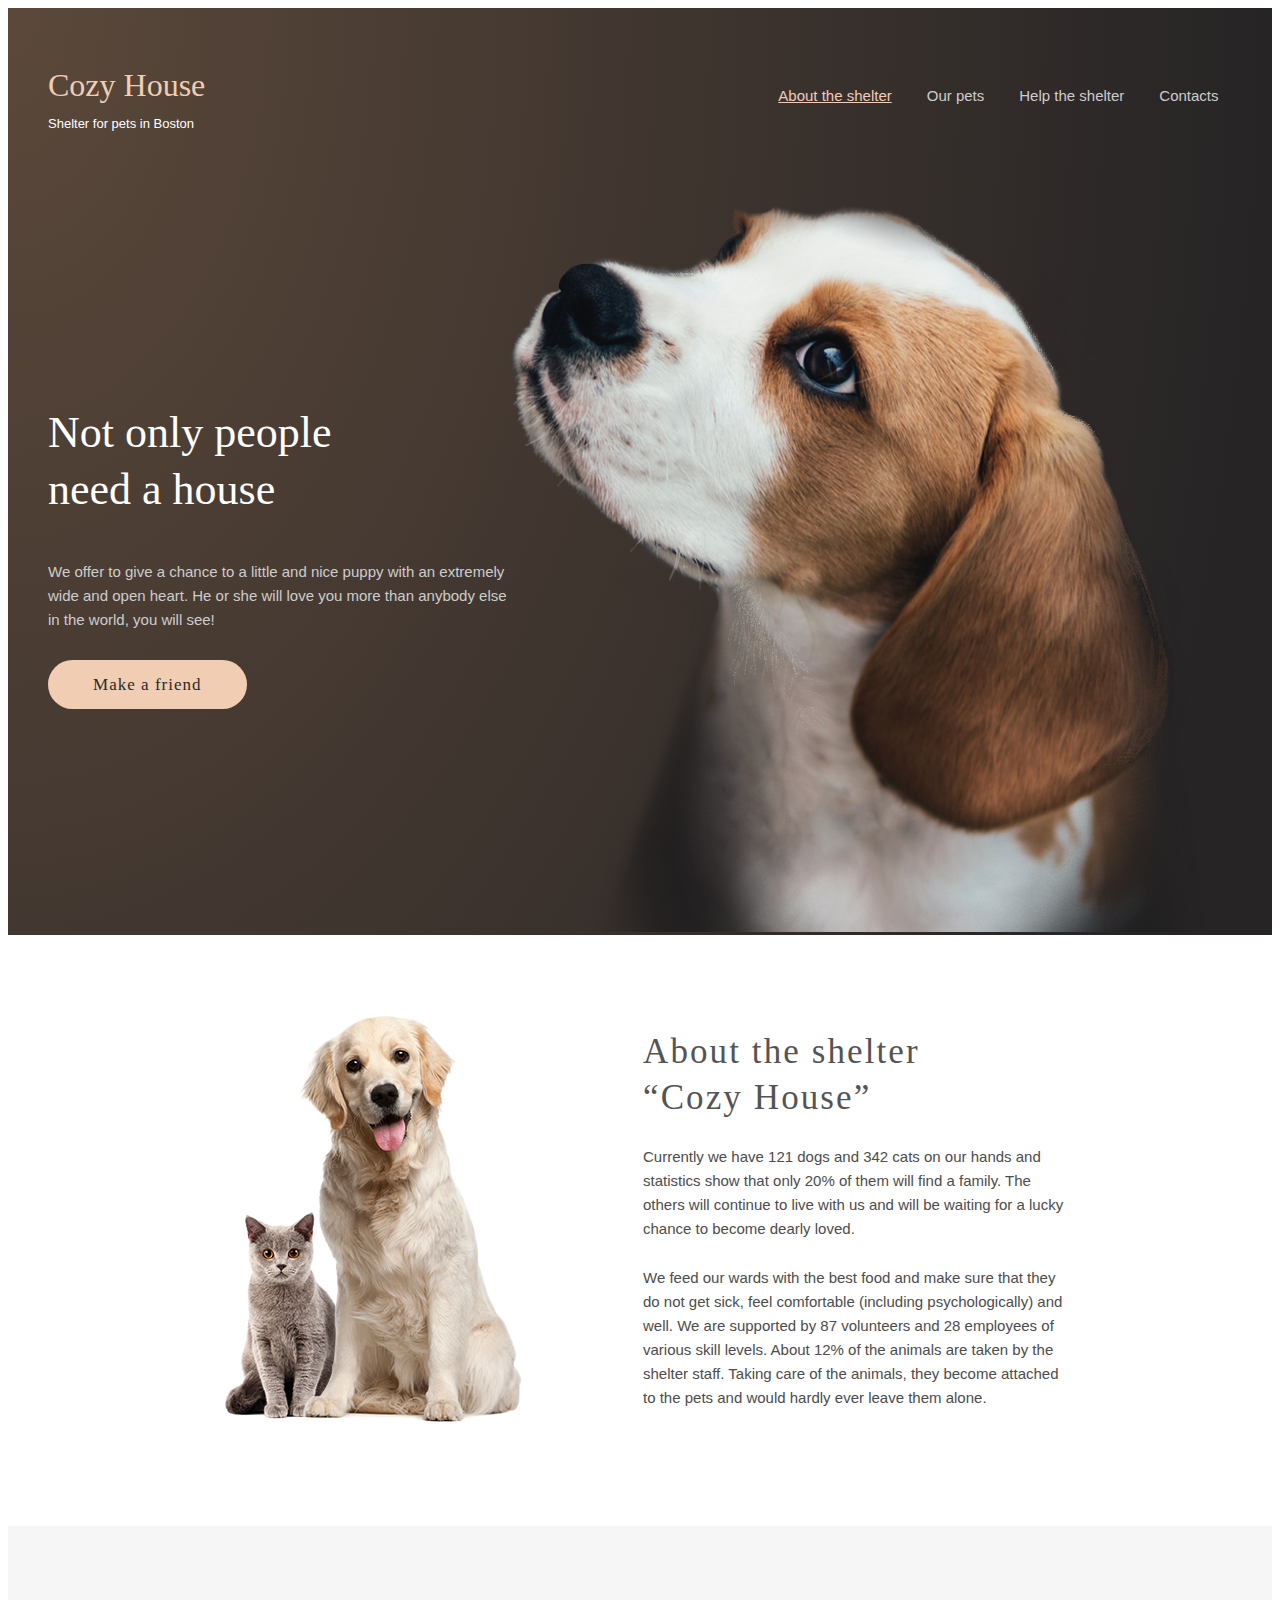
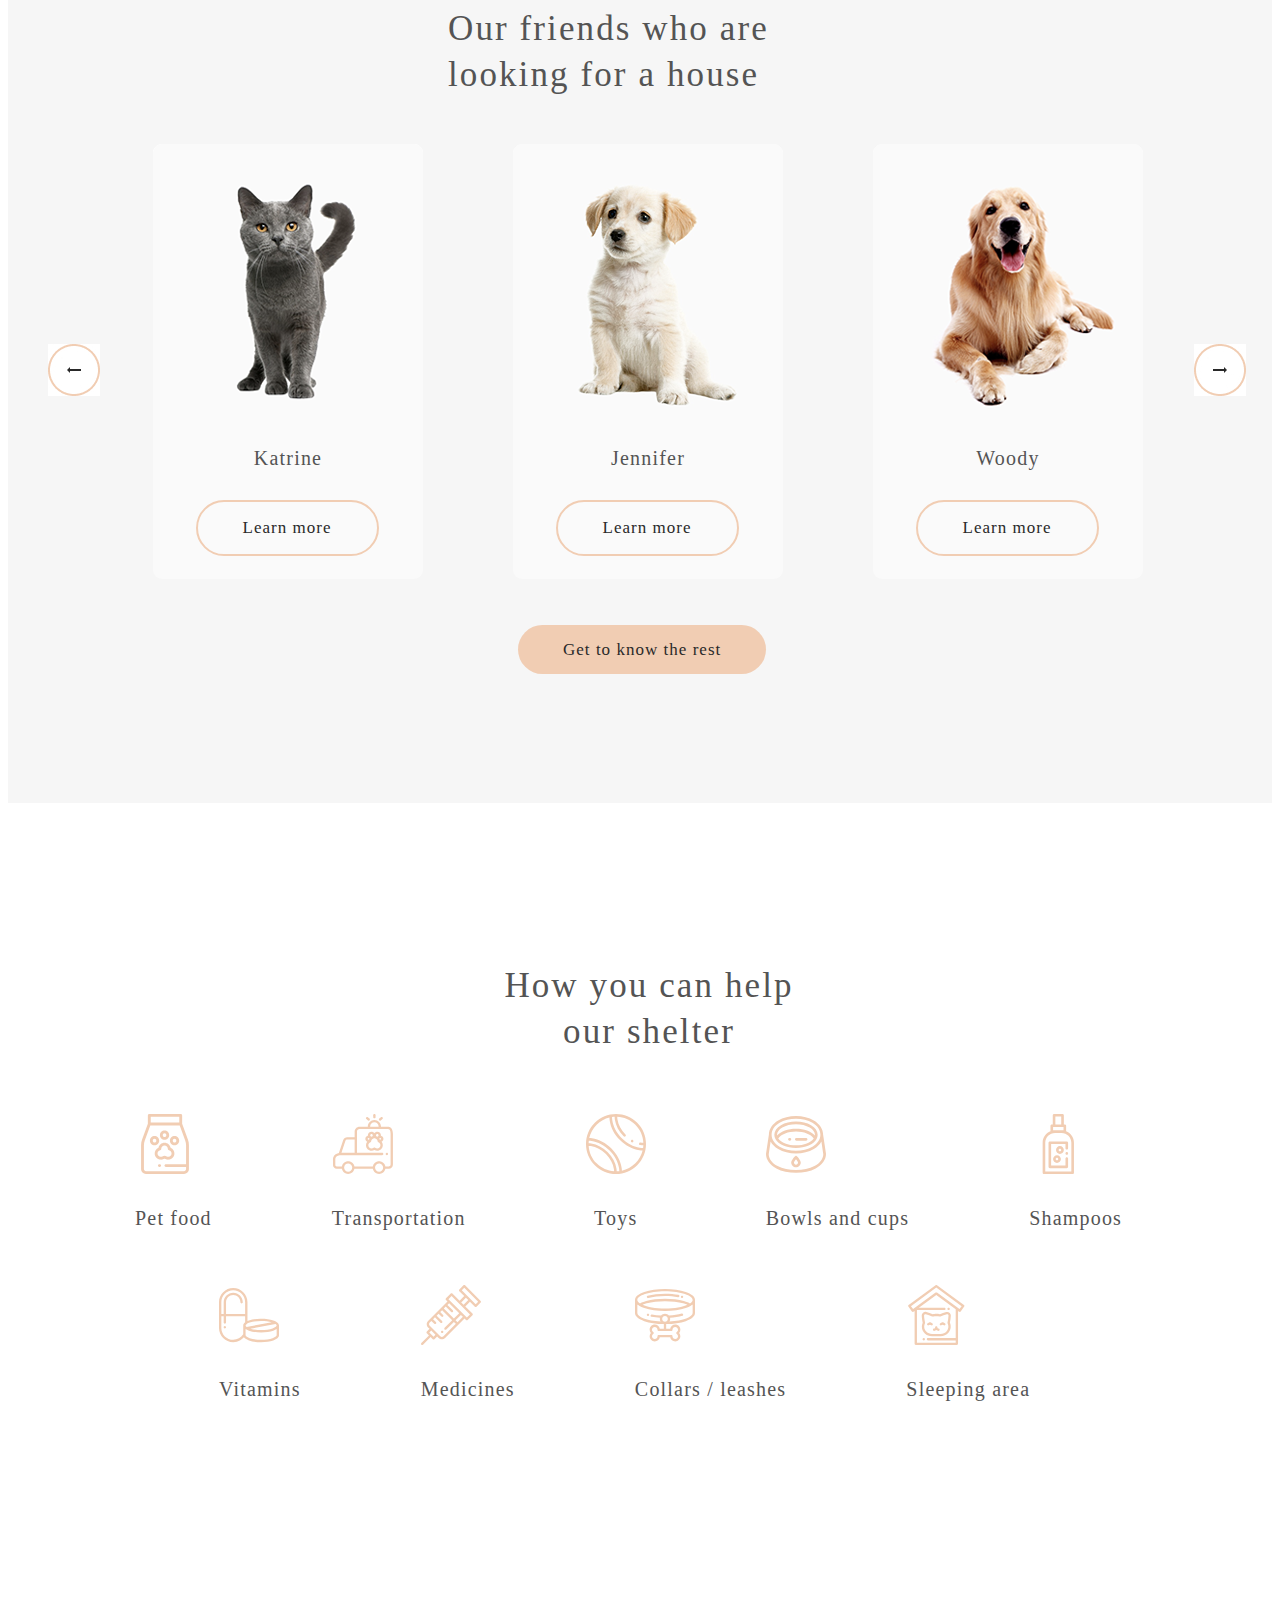
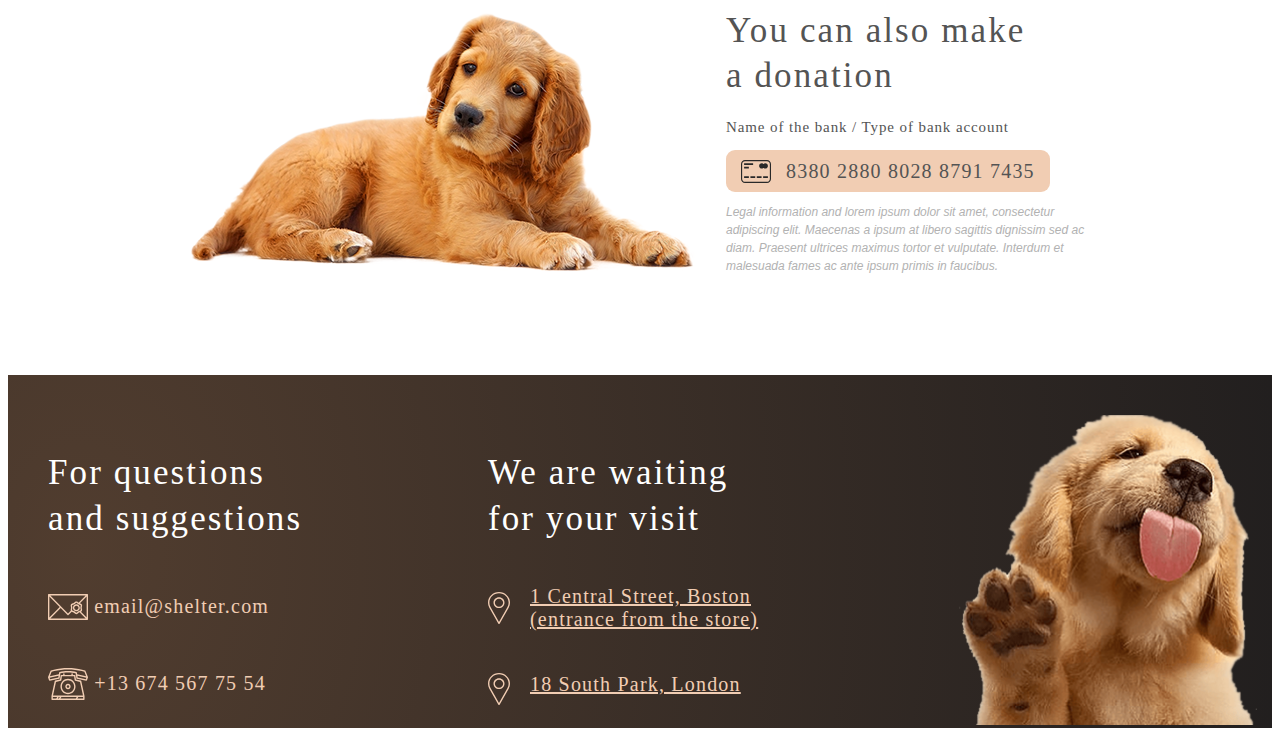
==== assets/pages/main/index.html @ 4134df74 "SHELTER DOM" ====
<!DOCTYPE html>
<html lang="en">
<head>
    <meta charset="UTF-8">
    <meta http-equiv="X-UA-Compatible" content="IE=edge">
    <meta name="viewport" content="width=device-width, initial-scale=1.0">
    <title>Document</title>
    <link href="https://fonts.googleapis.com/css2?family=Inter:wght@400;700&family=Lato:wght@400;700;900&family=Merriweather:ital,wght@0,400;1,700&family=Noto+Sans+Georgian:wght@400;700&family=Roboto&display=swap" rel="stylesheet">
    <link rel="stylesheet" href="style.css">
</head>
<body>
    <div class="wrapper">
        <div class="bg">
            <header>
                <div class="logo">
                    <h1 id="logo">Cozy House</h1>
                    <p>Shelter for pets in Boston</p>
                </div>
                <div class="nav">
                    <ul>
                        <li class="shelter"> <a href="#">About the shelter</a></li>
                        <li> <a href="SHELTER/assets/pages/pets/index.html#pets">Our pets</a></li>
                        <li> <a href="#help">Help the shelter</a></li>
                        <li> <a href="#contacts">Contacts</a></li>
                    </ul>
                </div>
            </header>
            <section class="Not-only"></section>
                <div class="descr">
                    <div class="house">
                      <h2>Not only people need a house</h2>  
                      <p>We offer to give a chance to a little and nice puppy with an extremely wide and open heart. 
                          He or she will love you more than anybody else in the world, you will see!
                      </p>
                      <a href="#friend">Make a friend</a>    
                    </div>
                    <div class="pyppy">
                        <img src="images/start-screen-puppy.png" alt="dog" title="dog">
                    </div>
                </div>
        </div> 
        <section class="about">
            <div class="descr-dog">
                <div class="image-dog">
                    <img src="images/about-pets.png" alt="dog" title="cat and dog">
                </div>
                <div class="text">
                    <h3>About the shelter “Cozy House”</h3>
                    <p>Currently we have 121 dogs and 342 cats on our hands and statistics show that only 20% of 
                        them will find a family. 
                        The others will continue to live with us and will be waiting for a lucky chance to become 
                        dearly loved.
                    </p>
                    <span>We feed our wards with the best food and make sure that they do not get sick, feel comfortable 
                        (including psychologically) and well. We are supported by 87 volunteers and 28 employees of various 
                        skill levels. About 12% of the animals are taken by the shelter staff. 
                        Taking care of the animals, they become attached to the pets and would hardly ever 
                        leave them alone.
                    </span>    
                </div>
            </div>
        </section> 
        <section class="bg-blue friends" id="friend">
            <h4>Our friends who
                are looking for a house</h4>
            <div class="slider">
                <div class="pets">
                    <img src="images/pets-katrine.png" alt="pets" title="pets">
                    <p>Katrine</p>
                    <a href="#">Learn more</a>
                </div>
                <div class="pets">
                    <img src="images/pets-jennifer.png" alt="pets" title="pets">
                    <p>Jennifer</p>
                    <a href="#">Learn more</a>
                </div>
                <div class="pets">
                    <img src="images/pets-woody.png" alt="pets" title="pets">
                    <p>Woody</p>
                    <a href="#">Learn more</a>
                </div>
                <div class="arrow-left">
                    <img src="images/button_arrow.jpg" alt="arrow">
                </div>
                <div class="arrow-right">
                    <img src="images/button_arrow (1).jpg" alt="arrow">
                </div>   
            </div> 
            <div class="primary">
                <a href="#">Get to know the rest</a>
            </div>   
        </section>
        <section class="help">
            <h4 id="help">How you can help
                our shelter
            </h4 id="help_1">
            <div class="food">
                <div class="pet-food">
                    <img src="images/icon-pet-food.svg" alt="food">
                    <p>Pet food</p>
                </div>
                <div class="pet-food">
                    <img src="images/icon-transportation.svg" alt="food">
                    <p>Transportation</p>
                </div>
                <div class="pet-food">
                    <img src="images/icon-toys.svg" alt="food">
                    <p>Toys</p>
                </div>
                <div class="pet-food">
                    <img src="images/icon-bowls-and-cups.svg" alt="food">
                    <p>Bowls and cups</p>
                </div>
                <div class="pet-food">
                    <img src="images/icon-shampoos.svg" alt="food">
                    <p>Shampoos</p>
                </div>
            </div>
            <div class="vitamins">
                <div class="vitamins-food">
                    <img src="images/icon-vitamins.svg" alt="vitamins">
                    <p>Vitamins</p>
                </div>
                <div class="vitamins-food">
                    <img src="images/icon-medicines.svg" alt="vitamins">
                    <p>Medicines</p>
                </div>
                <div class="vitamins-food">
                    <img src="images/icon-collars-leashes.svg" alt="vitamins">
                    <p>Collars / leashes</p>
                </div>
                <div class="vitamins-food">
                    <img src="images/icon-sleeping-area.svg" alt="vitamins">
                    <p>Sleeping area</p>
                </div>
            </div>
        </section>
        <section class="addition">
            <div class="donation">
                <div class="dog">
                    <img src="images/donation-dog.png" alt="dog">
                </div>
                <div class="descr-donation">
                    <h4>You can also make a donation</h4>
                    <h5>Name of the bank / Type of bank account</h5>
                    <a href="#"><img src="images/credit-card.svg" alt="card">8380 2880 8028 8791 7435 </a>
                    <p>Legal information and lorem ipsum dolor sit amet, consectetur adipiscing elit. 
                        Maecenas a ipsum at libero sagittis dignissim sed ac diam. 
                        Praesent ultrices maximus tortor et vulputate.
                         Interdum et malesuada fames ac ante ipsum primis in faucibus.
                    </p>
                </div>
            </div>
        </section>
        <footer class="footer-bg">
            <div class="footer-nav">
                <div class="footer-email" id="contacts">
                    <h3>For questions and suggestions</h3>
                    <div class="mail">
                        <a href="mailto: email@shelter.com"><img src="images/icon-email.svg" alt="mail"> email@shelter.com</a>
                    </div>
                    <div class="phone">
                        <a href="tel: +13 674 567 75 54"> <img src="images/icon-phone.svg" alt="phone"> +13 674 567 75 54</a>
                    </div>    
                </div>
                <div class="location">
                    <h3>We are waiting for your visit</h3>
                    <div class="location-boston">
                        <a href="https://yandex.by/maps/223/boston/?ll=-71.054785%2C42.309957&mode=search&ol=geo&ouri=ymapsbm1%3A%2F%2Fgeo%3Fll%3D-71.065%252C42.354%26spn%3D0.274%252C0.164%26text%3DUnited%2520States%2520of%2520America%252C%2520Massachusetts%252C%2520Suffolk%2520County%252C%2520Boston&sctx=ZAAAAAgAEAAaKAoSCUxTBDi9jztAEapiKv2E80pAEhIJdy6M9KL25T8RoWgewCK%[base64]
                            FsL0dlby9Qb3N0ZmlsdGVyL0NoYWluSXJyZWw9MWIzcmVhcnI9c2NoZW1lX0xvY2FsL0dlby9DaGFpbkZpeGxpc3RSdWxlc1ZlcnRpY2Fscz0wagJ1YZ0BzcxMPaABAKgBAL0B5Uu6RcIBCwAAAAAAAAAAAAAA6gEA8gEA%2BAEAggIyMSBDZW50cmFsIFN0cmVldCwgQm9zdG9uIChlbnRyYW5jZSBmcm9tIHRoZSBzdG9yZSmKAgCSAgMyMjOaAgxkZXNrdG9wLW1hcHM%3D&sll=-71.054785%2C42.309957&sspn=0.385991%2C0.164180&text=1%20Central%20Street%2C%20Boston%20%28entrance%20from%20the%20store%29&z=11.64"><img src="images/icon-marker.svg" alt="location"> 1 Central Street, Boston (entrance from the store)
                        </a>
                    </div>   
                    <div class="location-london"> 
                        <a href="https://yandex.by/maps/10393/london/?from=tabbar&ll=0.091965%2C51.556913&mode=search&ol=geo&ouri=ymapsbm1%3A%2F%2Fgeo%3Fll%3D0.092%252C51.556%26spn%3D0.005%252C0.004%26text%3DUnited%2520Kingdom%252C%2520London%252C%2520South%2520Park&source=serp_navig&z=16.74"><img src="images/icon-marker.svg" alt="location"> 18 South Park, London 
                        </a>
                    </div>    
                </div>
                <div class="footer-puppy">
                    <img src="images/footer-puppy.png" alt="dog" title="dog">
                </div>
            </div>
        </footer>
    </div>
    <script src="script.js"></script>
</body>
</html>
---- assets/pages/main/style.css ----
*/

html, body, div, span, applet, object, iframe,
h1, h2, h3, h4, h5, h6, p, blockquote, pre,
a, abbr, acronym, address, big, cite, code,
del, dfn, em, img, ins, kbd, q, s, samp,
small, strike, strong, sub, sup, tt, var,
b, u, i, center,
dl, dt, dd, ol, ul, li,
fieldset, form, label, legend,
table, caption, tbody, tfoot, thead, tr, th, td,
article, aside, canvas, details, embed, 
figure, figcaption, footer, header, hgroup, 
menu, nav, output, ruby, section, summary,
time, mark, audio, video {
	margin: 0;
	padding: 0;
	border: 0;
	font-size: 100%;
	font: inherit;
	vertical-align: baseline;
}
/* HTML5 display-role reset for older browsers */
article, aside, details, figcaption, figure, 
footer, header, hgroup, menu, nav, section {
	display: block;
}
body {
	line-height: 1;
}
ol, ul {
	list-style: none;
}
blockquote, q {
	quotes: none;
}
blockquote:before, blockquote:after,
q:before, q:after {
	content: '';
	content: none;
}
table {
	border-collapse: collapse;
	border-spacing: 0;
}

.wrapper{
    width: 100%;
    max-width: 1280px;
    margin: 0 auto;
}

.bg{
    background: url(noise_lines_transparent@2X.png), 
    radial-gradient(100% 215.42% at 0% 0%, #5B483A 0%, #262425 100%);
}

header{
    display: flex;
}

.logo{
    margin-left: 40px;
    
}

h1{
    font-family: 'Georgia';
    font-style: normal;
    font-weight: 400;
    font-size: 32px;
    line-height: 110%;
    color: #F1CDB3;
    margin-top: 60px;
    margin-bottom: 10px;
}

.logo p{
    font-family: 'Arial';
    font-style: normal;
    font-weight: 400;
    font-size: 13px;
    line-height: 15px;
    color: #ffffff;
}

.nav ul{
    display: flex;
    margin-top: 76px;
    padding-left: 573px;
}

.nav ul .shelter a{
    font-family: 'Arial';
    font-style: normal;
    font-weight: 400;
    font-size: 15px;
    line-height: 160%;
    color: #FAFAFA;
    text-decoration: underline;
    color: #F1CDB3;
}

ul li a{
    font-family: 'Arial';
    font-style: normal;
    font-weight: 400;
    font-size: 15px;
    line-height: 160%;
    color: #CDCDCD;
    text-decoration: none;
    transition: 0.5s;
    margin-right: 35px;
}

ul li a:hover{
    text-decoration: underline;
    color: #F1CDB3;
}

.Not-only{
    margin-top: 60px;
}

.descr{
    display: flex;
}

.house{
    margin-top: 163px;
    margin-left: 40px;
}

h2{
    font-family: 'Georgia';
    font-style: normal;
    font-weight: 400;
    font-size: 44px;
    line-height: 130%;
    color: #FFFFFF;
    width: 310px;
}

.house p{
    width: 460px;
    height: 72px;
    font-family: 'Arial';
    font-style: normal;
    font-weight: 400;
    font-size: 15px;
    line-height: 160%;
    color: #CDCDCD;
    margin-top: 42px;
    margin-bottom: 42px;
}

.house a{
    font-family: 'Georgia';
    font-style: normal;
    font-weight: 400;
    font-size: 17px;
    line-height: 130%;
    letter-spacing: 0.06em;
    color: #292929;
    padding: 15px 45px;
    background: #F1CDB3;
    border-radius: 100px;
    text-decoration: none;
    transition: 0.5s;
}

.house a:hover{
    border: #F1CDB3;
    background: #ffffff;
}

.descr-dog{
    display: flex;
    margin-top: 80px;
    margin-bottom: 100px;
}

.image-dog{
    margin-left: 215px;
    margin-right: 120px;
}



.text h3{
    font-family: 'Georgia';
    font-style: normal;
    font-weight: 400;
    font-size: 35px;
    line-height: 130%;
    letter-spacing: 0.06em;
    color: #545454;
    width: 370px;
    margin-bottom: 25px;
    margin-top: 14px;
}

.text p{
    width: 430px;
    font-family: 'Arial';
    font-style: normal;
    font-weight: 400;
    font-size: 15px;
    line-height: 160%;
    color: #4C4C4C;
    margin-bottom: 25px;
}

.text span{
    display: block;
    width: 430px;
    font-family: 'Arial';
    font-style: normal;
    font-weight: 400;
    font-size: 15px;
    line-height: 160%;
    color: #4C4C4C;
}

.friends{
    height: 877px;
}

.bg-blue{
    background: #F6F6F6;;
}

h4{
    width: 400px;
    margin-left: 440px;
    padding-top: 80px;
    font-family: 'Georgia';
    font-style: normal;
    font-weight: 400;
    font-size: 35px;
    line-height: 130%;
    letter-spacing: 0.06em;
    color: #545454;
}

.slider{
    display: flex;
    
}

.pets{
    width: 270px;
    height: 435px;
    background: #FAFAFA;
    border-radius: 9px;
}

.pets:nth-child(1){
    margin-left: 145px;
    margin-right: 90px;
}

.pets:nth-child(2){
    margin-right: 90px;
}

.pets p{
    font-family: 'Georgia';
    font-style: normal;
    font-weight: 400;
    font-size: 20px;
    line-height: 23px;
    letter-spacing: 0.06em;
    color: #545454;
    text-align: center;
    margin-top: 30px;
    margin-bottom: 30px;
}

.pets a{
    display: inline-block;
    text-decoration: none;
    margin-left: 42.5px;
    padding: 15px 45px;
    border: 2px solid #F1CDB3;
    box-sizing: border-box;
    border-radius: 100px;
    font-family: 'Georgia';
    font-style: normal;
    font-weight: 400;
    font-size: 17px;
    line-height: 130%;
    letter-spacing: 0.06em;
    color: #292929;
    transition: 0.5s;
}

.pets a:hover{ 
    background: #F1CDB3;
}

.arrow-left{
    position: relative;
    top: 200px;
    right: 1095px;
}

.arrow-left:hover{
    color:#ffffff;
}

.arrow-right{
    position: relative;
    top: 200px;
    left: -1px;
}

.primary{
    margin-left: 510px;
    margin-top:  60px;
}

.primary a{
    font-family: 'Georgia';
    font-style: normal;
    font-weight: 400;
    font-size: 17px;
    line-height: 130%;
    letter-spacing: 0.06em;
    color: #292929;
    padding: 15px 45px;
    text-decoration: none;
    background: #F1CDB3;
    border-radius: 100px;
    transition: 0.5s;
    width: 261px;
}

.primary a:hover{
    border: 1px solid #F1CDB3;
    background: #ffffff;
}

.help h4{
    font-family: 'Georgia';
    font-style: normal;
    font-weight: 400;
    font-size: 35px;
    line-height: 130%;
    letter-spacing: 0.06em;
    color: #545454;
    margin-top: 80px;
    margin-left: 486px;
    text-align: center;
    width: 310px;
}

.food{
    display: flex;
    margin-top: 60px;
    margin-left: 127px;
}

.slider:hover{
    background-color: #F1CDB3;
}

.pets img{
    cursor: pointer;
}

.pet-food{
    margin-right: 120px;
}

.pet-food p{
    font-family: 'Georgia';
    font-style: normal;
    font-weight: 400;
    font-size: 20px;
    line-height: 115%;
    text-align: center;
    letter-spacing: 0.06em;
    color: #545454;
    margin-top: 30px;
    margin-bottom: 55px;
}

.vitamins{
    display: flex;
    margin-left: 211px; 
}

.vitamins-food{
    margin-right: 120px;
}

.vitamins-food p{
    font-family: 'Georgia';
    font-style: normal;
    font-weight: 400;
    font-size: 20px;
    line-height: 115%;
    letter-spacing: 0.06em;
    color: #545454;
    margin-top: 30px;
}

.addition{
    margin-top: 100px;
}

.donation{
    display: flex;
}

.dog{
    margin-top: 91px;
    margin-right: 30px;
    margin-left: 183px;
}

.descr-donation{
    margin-top: -40px;
}

.descr-donation h4{
    font-family: 'Georgia';
    font-style: normal;
    font-weight: 400;
    font-size: 35px;
    line-height: 130%;
    letter-spacing: 0.06em;
    color: #545454;
    width: 300px;
    margin-left: 0px;
    padding-top: 80px;
    margin-bottom: 0px;
}

.descr-donation h5{
    font-family: 'Georgia';
    font-style: normal;
    font-weight: 400;
    font-size: 15px;
    line-height: 110%;
    letter-spacing: 0.06em;
    color: #545454;
    margin-top: 20px;
    margin-bottom: 20px;
}

.descr-donation p{
    font-family: 'Arial';
    font-style: italic;
    font-weight: 400;
    font-size: 12px;
    line-height: 18px;
    color: #B2B2B2;
    width: 380px;
    margin-top: 20px;
    margin-bottom: 100px;
}

.descr-donation img{
    margin-right: 15px;
    position: relative;
    top: 5px;
}

.descr-donation a{
    padding: 10px 15px;
    background: #F1CDB3;
    border-radius: 9px;
    font-family: 'Georgia';
    font-style: normal;
    font-weight: 400;
    font-size: 20px;
    line-height: 115%;
    letter-spacing: 0.06em;
    color: #545454;
    text-decoration: none;
    transition: 0.5s;
}

.descr-donation a:hover{
    background: #ffffff;
    border: 1px solid #F1CDB3;
}

.footer-bg{
    background: url(noise_lines_transparent@2X.png), 
    radial-gradient(110.67% 538.64% at 5.73% 50%, #513D2F 0%, #1A1A1C 100%);
}

.footer-nav{
    display: flex;
}

.footer-email{
    display: flex;
    flex-direction: column;
    margin-top: 40px;
    margin-left: 40px;
    margin-right: 160px;
}

.footer-email h3{
    font-family: 'Georgia';
    font-style: normal;
    font-weight: 400;
    font-size: 35px;
    line-height: 130%;
    letter-spacing: 0.06em;
    color: #FFFFFF;
    width: 280px;
    margin-bottom: 40px;
}

.mail a{
    font-family: 'Georgia';
    font-style: normal;
    font-weight: 400;
    font-size: 20px;
    line-height: 115%;
    letter-spacing: 0.06em;
    color: #F1CDB3;
    transition: 0.5s;
    text-decoration: none;
    display: block;
    margin-bottom: 40px;
}

.mail a:hover{
    color:#FAFAFA;
}

.mail img{
    position: relative;
    top: 10px;
}

.phone a{
    font-family: 'Georgia';
    font-style: normal;
    font-weight: 400;
    font-size: 20px;
    line-height: 115%;
    letter-spacing: 0.06em;
    color: #F1CDB3;
    transition: 0.5s;
    text-decoration: none;
    display: block;
}

.phone a:hover{
    color:#FAFAFA;
}

.phone img{
    position: relative;
    top: 10px;
}

.location h3{
    font-family: 'Georgia';
    font-style: normal;
    font-weight: 400;
    font-size: 35px;
    line-height: 130%;
    letter-spacing: 0.06em;
    color: #FFFFFF;
    width: 280px;
    margin-bottom: 34px;
}

.location{
    display: flex;
    flex-direction: column;
    margin-top: 40px;
    margin-right: 160px;
}

.location-boston a{
    font-family: 'Georgia';
    font-style: normal;
    font-weight: 400;
    font-size: 20px;
    line-height: 115%; 
    letter-spacing: 0.06em;
    color: #F1CDB3;
    display: inline-flex;
    margin-top: 10px;
    margin-bottom: 42px;
    width: 310px;
}

.location-boston a:hover{
    color:#FAFAFA;
}

.location-boston a img{
    padding-right: 20px;
}

.location-london a{
    font-family: 'Georgia';
    font-style: normal;
    font-weight: 400;
    font-size: 20px;
    line-height: 115%;
    letter-spacing: 0.06em;
    color: #F1CDB3;
    display: inline-flex;
}
.location-london a:hover{
    color:#FAFAFA;
}

.location-london a img{
    padding-right: 20px;
}

.footer-puppy{
    margin-top: 40px;
}
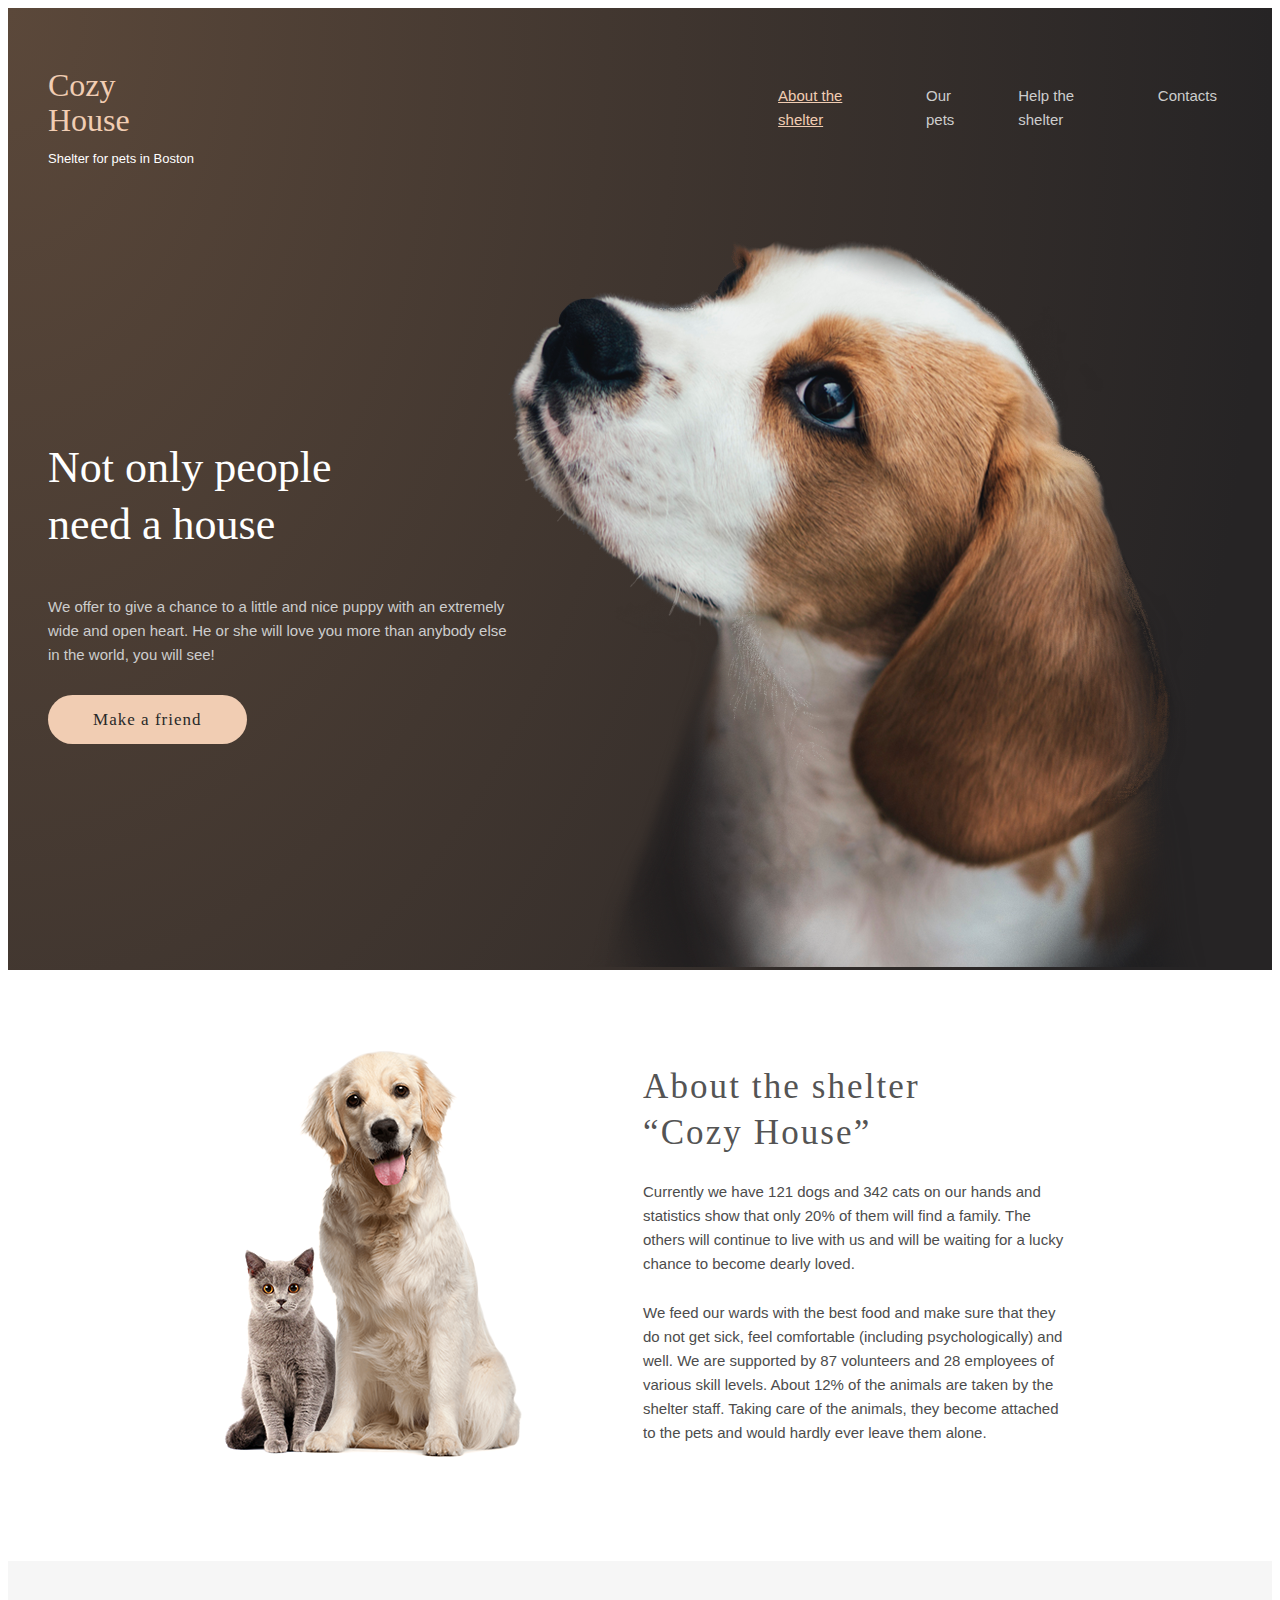
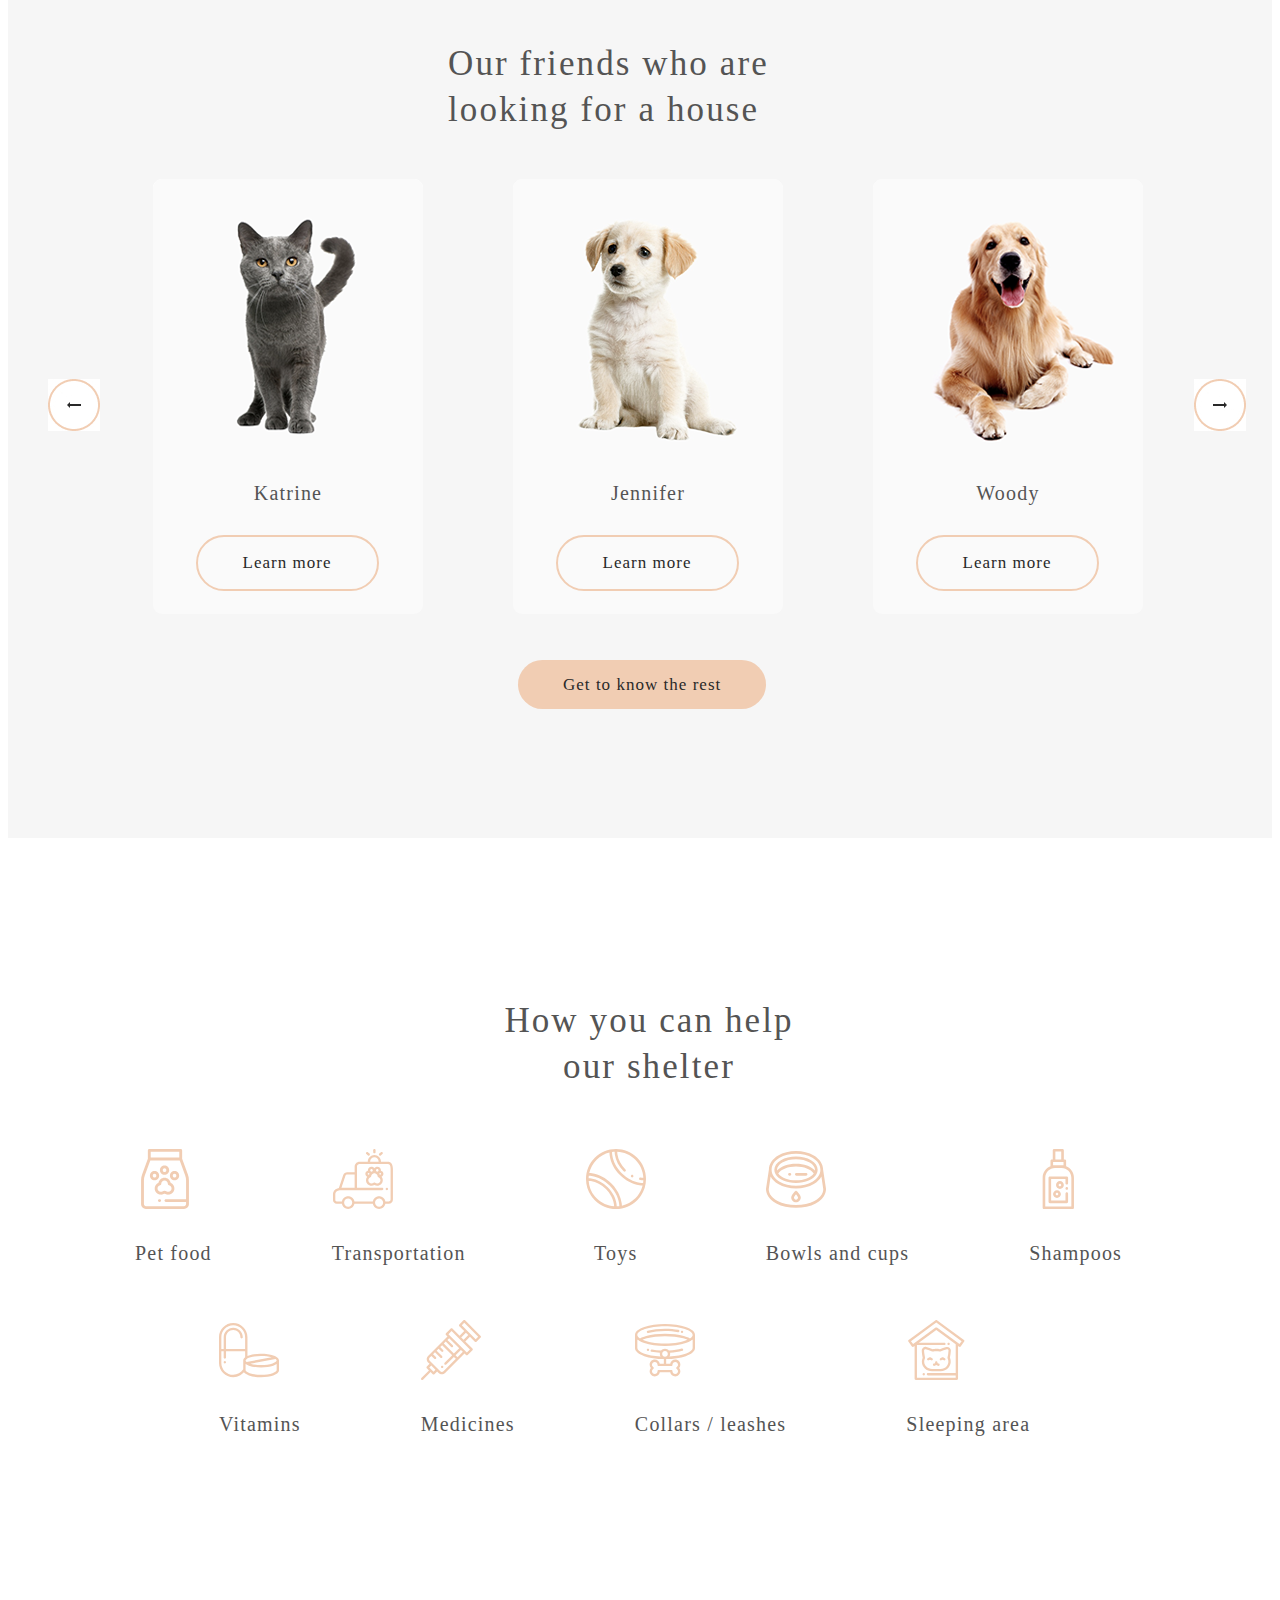
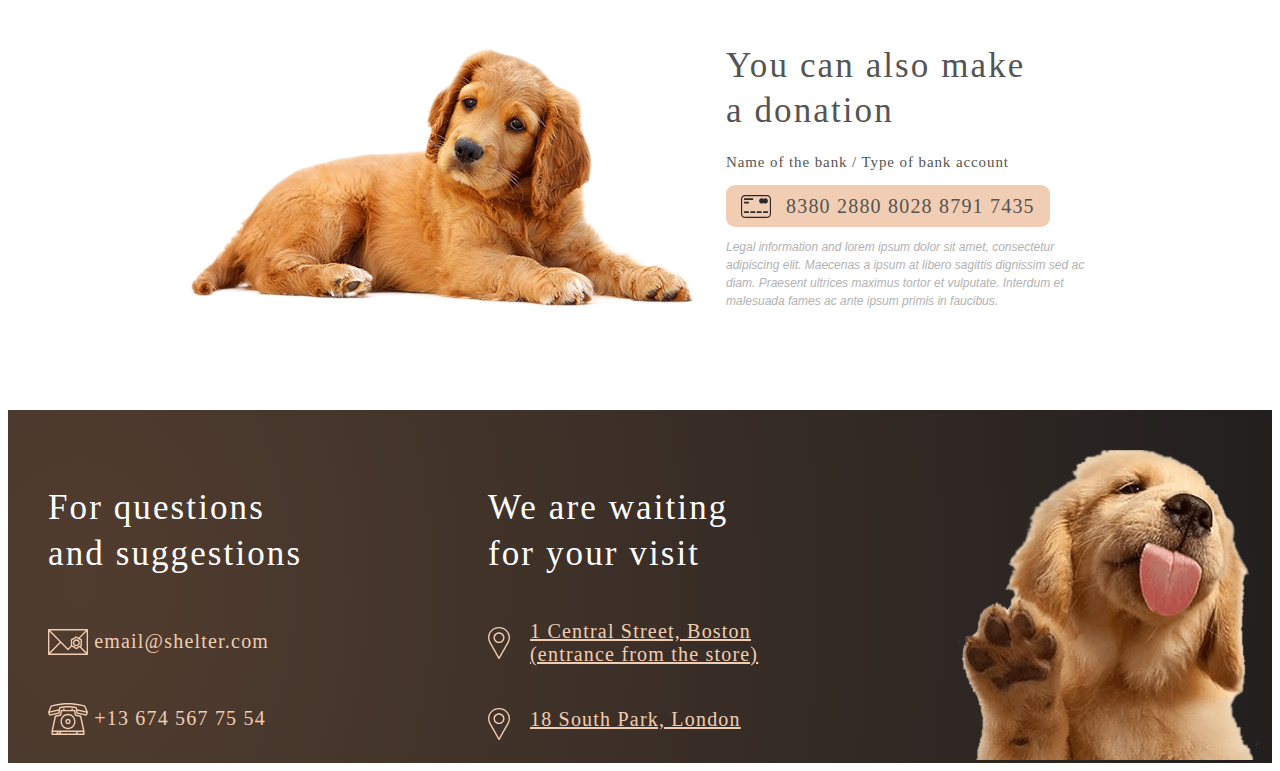
==== commit 55ca240d: "SHELTER adaptiv" ====
--- a/assets/pages/main/index.html
+++ b/assets/pages/main/index.html
@@ -24,6 +24,18 @@
                         <li> <a href="#contacts">Contacts</a></li>
                     </ul>
                 </div>
+                <div class="hamburger-menu">
+                    <input id="menu__toggle" type="checkbox" />
+                    <label class="menu__btn" for="menu__toggle">
+                    <span></span>
+                    </label>
+                  <ul class="menu__box">
+                    <li><a class="menu__item" a href="#">About the shelter</a></li>
+                    <li><a class="menu__item shelter" href="#" id="pets">Our pets</a></li>
+                    <li><a class="menu__item" href="index.html">Help the shelter</a></li>
+                    <li><a class="menu__item" href="#contacts">Contacts</a></li>
+                  </ul>
+                </div>  
             </header>
             <section class="Not-only"></section>
                 <div class="descr">
@@ -60,8 +72,8 @@
                 </div>
             </div>
         </section> 
-        <section class="bg-blue friends" id="friend">
-            <h4>Our friends who
+        <section class="bg-blue friends" >
+            <h4 id="friend">Our friends who
                 are looking for a house</h4>
             <div class="slider">
                 <div class="pets">
@@ -93,7 +105,7 @@
         <section class="help">
             <h4 id="help">How you can help
                 our shelter
-            </h4 id="help_1">
+            </h4>
             <div class="food">
                 <div class="pet-food">
                     <img src="images/icon-pet-food.svg" alt="food">
--- a/assets/pages/main/style.css
+++ b/assets/pages/main/style.css
@@ -100,6 +100,7 @@
     color: #FAFAFA;
     text-decoration: underline;
     color: #F1CDB3;
+    
 }
 
 ul li a{
@@ -112,6 +113,7 @@
     text-decoration: none;
     transition: 0.5s;
     margin-right: 35px;
+    outline: none;
 }
 
 ul li a:hover{
@@ -307,13 +309,17 @@
 }
 
 .arrow-left:hover{
-    color:#ffffff;
+    opacity: 0.4;
 }
 
 .arrow-right{
     position: relative;
     top: 200px;
     left: -1px;
+}
+
+.arrow-right img:hover{
+    opacity: 0.4;
 }
 
 .primary{
@@ -362,8 +368,8 @@
     margin-left: 127px;
 }
 
-.slider:hover{
-    background-color: #F1CDB3;
+.slider .pets img:hover{
+    transform: scale(1.2);
 }
 
 .pets img{
@@ -624,4 +630,834 @@
 
 .footer-puppy{
     margin-top: 40px;
+}
+
+#menu__toggle {
+    opacity: 0;
+}
+  
+  .menu__btn {
+    display: flex; 
+    align-items: center;  
+    position: fixed;
+    top: 20px;
+    left: 237px;
+    width: 30px;
+    height: 22px;
+    cursor: pointer;
+    z-index: 1;
+  }
+  
+  .menu__btn > span,
+  .menu__btn > span::before,
+  .menu__btn > span::after {
+    visibility: hidden;
+    position: absolute;
+    width: 100%;
+    height: 2px;
+    background: #F1CDB3;
+  }
+
+  .menu__btn > span{
+      content: '';
+      top: 51px;
+  }
+
+  .menu__btn > span::before {
+    content: '';
+    top: 14px;
+  }
+  .menu__btn > span::after {
+    content: '';
+    top: 28px;
+  }
+  
+  .menu__box {
+    display: block;
+    position: fixed;
+    visibility: hidden;
+    top: 0;
+    left: -100%;
+    width: 300px;
+    height: 33%;
+    margin: 0;
+    padding: 80px 0;
+    list-style: none;
+    text-align: center;
+    background-color: #292929;;
+    box-shadow: 1px 0px 6px rgba(0, 0, 0, .2);
+  }
+  
+  .menu__item {
+    display: block;
+    padding: 12px 24px;
+    color: #FAFAFA;
+    font-family: 'Arial';
+    font-style: normal;
+    font-weight: 400;
+    font-size: 32px;
+    line-height: 160%;
+    text-decoration: none;
+  }
+  .menu__item:hover {
+    text-decoration: underline;
+  }
+  
+  
+  #menu__toggle:checked ~ .menu__btn > span {
+    transform: rotate(45deg);
+  }
+  #menu__toggle:checked ~ .menu__btn > span::before {
+    top: 0;
+    transform: rotate(0);
+  }
+  #menu__toggle:checked ~ .menu__btn > span::after {
+    top: 0;
+    transform: rotate(90deg);
+  }
+  #menu__toggle:checked ~ .menu__box {
+    visibility: visible;
+    left: 0;
+  }
+  
+  .menu__btn > span,
+  .menu__btn > span::before,
+  .menu__btn > span::after {
+    transition-duration: .25s;
+  }
+  .menu__box {
+    transition-duration: .25s;
+  }
+  .menu__item {
+    transition-duration: .25s;
+  }
+
+  
+  
+@media screen and (max-width: 768px) {
+    .wrapper{
+        margin: 0 auto;
+    }
+
+    .bg{
+        background-size: 100%;
+    }
+
+    h1{
+        width: 100%;
+        margin-top: 40px;
+        font-weight: 400;
+        font-size: 32px;
+        line-height: 110%;
+        letter-spacing: 0.06em;
+        margin-right: 0px;
+    }
+    .nav{
+        margin-left: 81px;
+    }
+
+    .nav ul{
+        padding-left: 0px;
+        margin-top: 60px;
+        width: 114px;
+    }
+
+    .nav ul li:nth-child(1){
+        margin-left: 35px;
+        width: 114px;
+    }
+
+    .nav ul li:nth-child(2){
+        margin-left: 35px;
+        width: 114px;
+    }
+
+    .nav ul li a{
+        font-size: 15px;
+        line-height: 160%;
+    }
+
+    .descr{
+        flex-wrap: wrap;
+    }
+
+    .house{
+        margin-left: 154px;
+        margin-top: 0px;
+    }
+
+    .house h2{
+        margin-bottom: 42px;
+        font-size: 44px;
+        line-height: 130%;
+    }
+
+    .house p{
+        margin-bottom: 42px;
+        font-size: 15px;
+        line-height: 160%;
+    }
+
+    .house a{
+        margin-left: 126px;
+    }
+
+    .pyppy{
+       margin: 0 auto;
+        margin-left: 169px;
+        margin-top: 100px;
+    }
+
+    .pyppy img{
+        width: 569px;
+        height: 593px;
+    }
+
+    .descr-dog{
+        flex-wrap: wrap;
+    }
+
+    .text{
+        margin-left: 169px;
+        order: -1;
+        margin-top: 80px;
+        margin-bottom: 80px;
+    }
+
+    .text h3{
+        font-size: 35px;
+        line-height: 130%;
+    }
+
+    .text p{
+        font-size: 15px;
+        line-height: 160%;
+    }
+
+    .text span{
+        font-size: 15px;
+        line-height: 160%;
+    }
+
+    .image-dog{
+        margin-bottom: 100px;
+    }
+
+    .friends{
+        margin-left: 0px;
+    }
+
+    h4{
+        margin-left: 0px;
+        margin-top:-114px;
+        width: 400px;
+        font-size: 35px;
+        line-height: 130%;
+        text-align: center;
+        padding-left: 184px;
+    }
+
+    .slider{
+        flex-wrap: wrap;
+    }
+
+    .pets{
+        margin-left: 0px;
+    }
+
+    .pets:nth-child(1){
+        margin-left: 94px;
+        margin-right: 40px;
+    }
+
+    .pets:nth-child(2){
+        margin-right: 40px;
+        margin-bottom: 0px;
+    }
+
+    .pets:nth-child(3){
+        display: none;
+    }
+
+    .arrow-left{
+        position: relative;
+        top: -250px;
+        left: 20px;
+    }
+
+    .arrow-right{
+        position: relative;
+        top: -243px;
+        left: 625px;
+    }
+
+    .primary a{
+        position: relative;
+        top: -60px;
+        left: -260px;
+        display: inline-block;
+        font-size: 17px;
+        line-height: 130%;
+        width: 260px;
+        text-align: center;
+        padding: 10px 2px;
+        margin-bottom: 100px;
+    }
+
+    .help h4{
+       margin-left: 40px;
+       margin-bottom: 60px;
+       margin-top: -32px;
+    }
+
+    .food{
+        display: grid;
+        grid-template-columns: 1fr 1fr 1fr;
+        grid-row: 1fr 1fr;
+        margin-left: 0px;
+    }
+
+    .pet-food:nth-child(1){
+        grid-column: 1;
+        grid-row: 1;
+        width: 170px;
+        text-align: center;
+        margin-right: 60px;
+        margin-left: 20px;
+    }
+
+    .pet-food:nth-child(2){
+        grid-column: 2;
+        grid-row: 1;
+        width: 170px;
+        text-align: center;
+        margin-right: 60px;
+    }
+
+    .pet-food:nth-child(3){
+        grid-column: 3;
+        grid-row: 1;
+        width: 170px;
+        text-align: center;
+    }
+
+    .pet-food:nth-child(4){
+        grid-column: 1;
+        grid-row: 2;
+        width: 170px;
+        text-align: center;
+        margin-left: 20px;
+    }
+    
+    .pet-food:nth-child(5){
+        grid-column: 2;
+        grid-row: 2;
+        width: 170px;
+        text-align: center;
+        margin-right: 60px;
+    }
+
+    .vitamins{
+        display: grid;
+        grid-template-columns: 1fr 1fr 1fr;
+        grid-row: 1fr 1fr;
+        margin-left: 95px;
+    }
+
+    .vitamins-food:nth-child(1){
+        text-align: center;
+        position: relative;
+        top: -170px;
+        left: 451px;
+        width: 170px;
+    }
+
+    .vitamins-food:nth-child(2){
+        text-align: center;
+        grid-column: 1;
+        grid-row: 2;
+        margin-left: -83px;
+        margin-top: -100px;
+        width: 170px;
+    }
+
+    .vitamins-food:nth-child(3){
+        text-align: center;
+        grid-column: 2;
+        grid-row: 2;
+        margin-left: -83px;
+        margin-top: -100px;
+        width: 170px;
+    }
+
+    .vitamins-food:nth-child(4){
+        text-align: center;
+        grid-column: 3;
+        grid-row: 2;
+        margin-top: -100px;
+        width: 170px;
+        margin-left: -50px;
+    }
+
+    .donation{
+        flex-wrap: wrap;
+    }
+
+    .dog{
+        order: 0;
+    }
+
+    .dog img{
+        width: 505px;
+        height: 261px;
+        margin-left: 0px;
+        margin-bottom: 100px;
+    }
+
+    .descr-donation{
+        order: -1;
+    }
+
+    .descr-donation h4{
+        margin-top: -32px;
+    }
+
+    .descr-donation h5{
+        margin-top: 20px;
+        margin-left: 194px;
+    }
+
+    .descr-donation a{
+        margin-left: 194px;
+        margin-top: 20px;
+    }
+
+    .descr-donation p{
+        margin-left: 194px;
+        margin-bottom: 0px;
+    }
+
+    .footer-bg{
+        background-size: contain;
+    }
+
+    .footer-nav{
+        display: grid;
+        grid-template-columns: 1fr 1fr;
+        grid-template-rows: 1fr 1fr;
+    }
+
+    .footer-email{
+        margin-left: 0px;
+        grid-column: 1/2;
+        grid-row: 1/2;
+        margin-left: 34px;
+    }
+
+    .footer-puppy{
+        margin-left: 234px;
+        grid-column: 1;
+        grid-row: 2/3;
+    }
+
+    .location{
+        display: block;
+        grid-column: 1/2;
+        grid-row: 1/2;
+        margin-left: 402px;
+    }
+}
+
+@media screen and (max-width: 320px) {
+
+    .bg{
+        background-size: 100% 100%;
+    }
+
+    h1{
+        font-size: 32px;
+        line-height: 110%;
+        margin-top: 30px;
+        margin-left: 10px;
+        width: 100%;
+    }
+
+    .logo p{
+        font-size: 13px;
+        line-height: 15px;
+        letter-spacing: 0.1em;
+        margin-left: 14px;
+        margin-top: 10px;
+        width: 100%;
+    }
+
+    .nav ul{
+        display: none;
+    }
+
+    .descr{
+        margin-left: -150px;
+    }
+
+    .house h2{
+        font-size: 25px;
+        line-height: 130%;
+        margin-top: 60px;
+        margin-left: 0px;
+        text-align: center;
+        margin-bottom: 42px;
+    }
+
+    .house p{
+        font-size: 15px;
+        line-height: 160%;
+        width: 300px;
+        text-align: center;
+        margin-bottom: 42px;
+    }
+
+    .descr .house a{
+        display: block;
+        text-align: center;
+        font-size: 17px;
+        line-height: 130%;
+        margin-left: 40px;
+        margin-top: 82px;
+        width: 150px;
+        margin-bottom: 105px;
+    }
+
+    .pyppy img{
+        width: 260px;
+        object-fit: cover;
+        height: 271px;
+        margin-left: 20px;
+        margin-bottom: 0px;
+    }
+
+    .text{
+        margin-top: 0px;
+        margin-left: 0px;
+    }
+
+    .text h3{
+        font-size: 25px;
+        line-height: 130%;
+        margin-top: 42px;
+        width: 300px;
+        height: 64px;
+        text-align: center;
+    }
+
+    .text p{
+        font-size: 15px;
+        line-height: 160%;
+        margin-left: 15px;
+        width: 270px;
+        margin-top: 25px;
+    }
+
+    .text span{
+        font-size: 15px;
+        line-height: 160%;
+        margin-left: 15px;
+        width: 270px;
+        margin-top: 25px;  
+    }
+
+    .image-dog{
+        margin-left: 0px;
+        margin-top: 0px;
+        margin-bottom: 42px;
+    }
+
+    .bg-blue{
+        background-size: cover;
+    } 
+
+    h4 {
+        position: relative;
+        top: -24px;
+        left: -200px;
+        font-size: 25px;
+        line-height: 130%;
+        width: 300px;
+        text-align: center;
+    }
+
+    .pets:nth-child(2){
+        display: none;
+    }
+
+    .pets{
+        position: relative;
+        top: -160px;
+        left: -80px;
+    }
+
+    .arrow-left{
+        position: relative;
+        top: -120px;
+        left: 50px;
+    }
+
+    .arrow-right{
+        position: relative;
+        top: -120px;
+        left: 140px;
+    }
+
+    .primary{
+        margin-top: -10px;
+    }
+
+    .primary a{
+        font-size: 17px;
+        line-height: 130%;
+        display: inline-block;
+        margin-top: -220px;
+        margin-left: -230px;
+    }
+
+    #help{
+        font-size: 25px;
+        line-height: 130%;
+        margin-top: -40px;
+        margin-left: 50px;
+        text-align: center;
+        width: 220px;
+    }
+
+    #idfriend{
+        font-size: 25px;
+        line-height: 130%;
+        width: 300px;
+        text-align: center;
+        margin-top: 42px;
+        margin-bottom: 42px;
+    }
+
+    .food{
+        display: grid;
+        grid-template-columns: 1fr 1fr;
+        grid-row: 1fr 1fr;
+        margin-left: 0px;
+        margin-top: -150px;
+    }
+
+    .pet-food:nth-child(1){
+        grid-column: 1;
+        grid-row: 1;
+        margin-left: 15px;
+        margin-right: 30px;
+    }
+
+    .pet-food:nth-child(2){
+        grid-column: 2;
+        grid-row: 1;
+    }
+
+    .pet-food:nth-child(3){
+      margin-left: 15px;
+      margin-right: 30px;
+    }
+
+    .pet-food:nth-child(5){
+        margin-left: 15px
+    }
+
+    .pet-food img{
+        width: 50px;
+        height: 50px;
+    }
+
+    .pet-food p{
+        font-size: 15px;
+        line-height: 110%;
+        text-align: left;
+    }
+
+    .vitamins{
+        display: grid;
+        grid-template-columns: 1fr 1fr;
+        grid-row: 1fr 1fr;
+        margin-left: 0px;
+    }
+
+    .vitamins-food img{
+        width: 50px;
+        height: 50px;
+    }
+
+    .vitamins-food p{
+        font-size: 15px;
+        line-height: 110%;
+        text-align: left;
+    }
+
+    .vitamins-food:nth-child(1){
+        position: relative;
+        top: -299px;
+        left: 208px;
+    } 
+
+    .vitamins-food:nth-child(2){
+        order: -2;
+        margin-left: 20px;
+    } 
+
+    .vitamins-food:nth-child(3){
+        order: -1;
+    } 
+
+    .vitamins-food:nth-child(4){
+        position: relative;
+        left: -197px;
+    } 
+
+    .descr-donation{
+        margin-left: 30px;
+        margin-top: 42px;
+    }
+
+    .descr-donation h4{
+        font-size: 25px;
+        line-height: 130%;
+        text-align: center;
+        width: 300px;
+        margin-top: 42px;
+    }
+
+    .descr-donation h5{
+        font-size: 15px;
+        line-height: 160%;
+        margin-top: -169px;
+        margin-left: 0px;
+        margin-bottom: 20px;
+    }
+
+    .descr-donation a{
+        font-size: 15px;
+        line-height: 110%;
+        margin-top: -169px;
+        margin-left: 0px;
+        margin-bottom: 20px;
+    }
+
+    .descr-donation a img{
+        width: 30px;
+        height: 23px;
+    }
+
+    .descr-donation p{
+        font-size: 12px;
+        line-height: 18px;
+        text-align: justify;
+        margin-left: 0px;
+        width: 280px;
+        margin-top: 20px;
+    }
+
+    .dog{
+        margin-top: 42px;
+        margin-left: 0px;
+    }
+
+    .dog img{
+        margin-top: 0px;
+        width: 260px;
+        height: 135px;
+    }
+
+    .footer-nav{
+        display: grid;
+        grid-column: 1fr;
+        grid-row: 1fr 1fr 1fr;
+    }
+
+    .footer-email{
+        grid-column: 1;
+        grid-row: 1;
+        margin-left: 21px;
+    }
+
+    .footer-email img{
+        width: 40px;
+        height: 32px;
+    } 
+
+    .mail{
+        margin-bottom: 40px;
+    }
+
+    .footer-email a{
+        font-size: 20px;
+        line-height: 115%;
+    }
+    
+
+    .footer-email h3{
+        font-size: 25px;
+        line-height: 130%;
+        text-align: center;
+        margin-bottom: 40px;
+    }
+
+    .location{
+        grid-column: 1;
+        grid-row: 2;
+        margin-left: 25px;
+    }
+
+    .location h3{
+        font-size: 25px;
+        line-height: 130%;
+        text-align: center;
+        margin-bottom: 40px;
+    }
+    
+    .footer-puppy{
+        grid-column: 1;
+        grid-row: 3;
+    }
+
+    .location img{
+        width: 40px;
+        height: 32px;
+    } 
+
+    .location img:nth-child(2){
+        display: inline-block;
+        margin-left: -10px;
+    }
+
+    .location-boston{
+        margin-bottom: 40px;
+    }
+
+    .location a{
+        font-size: 20px;
+        line-height: 115%;
+        margin-left: -20px;
+    }
+
+    .footer-puppy{
+        margin-left: 0px;
+    }
+    
+    .footer-puppy img{
+        width: 260px;
+        height: 269px;
+        margin-left: 30px;
+    }
+
+    .menu__btn > span,
+  .menu__btn > span::before,
+  .menu__btn > span::after {
+    visibility: visible;
+    position: absolute;
+    width: 100%;
+    height: 2px;
+    background: #F1CDB3;
+  }
 }